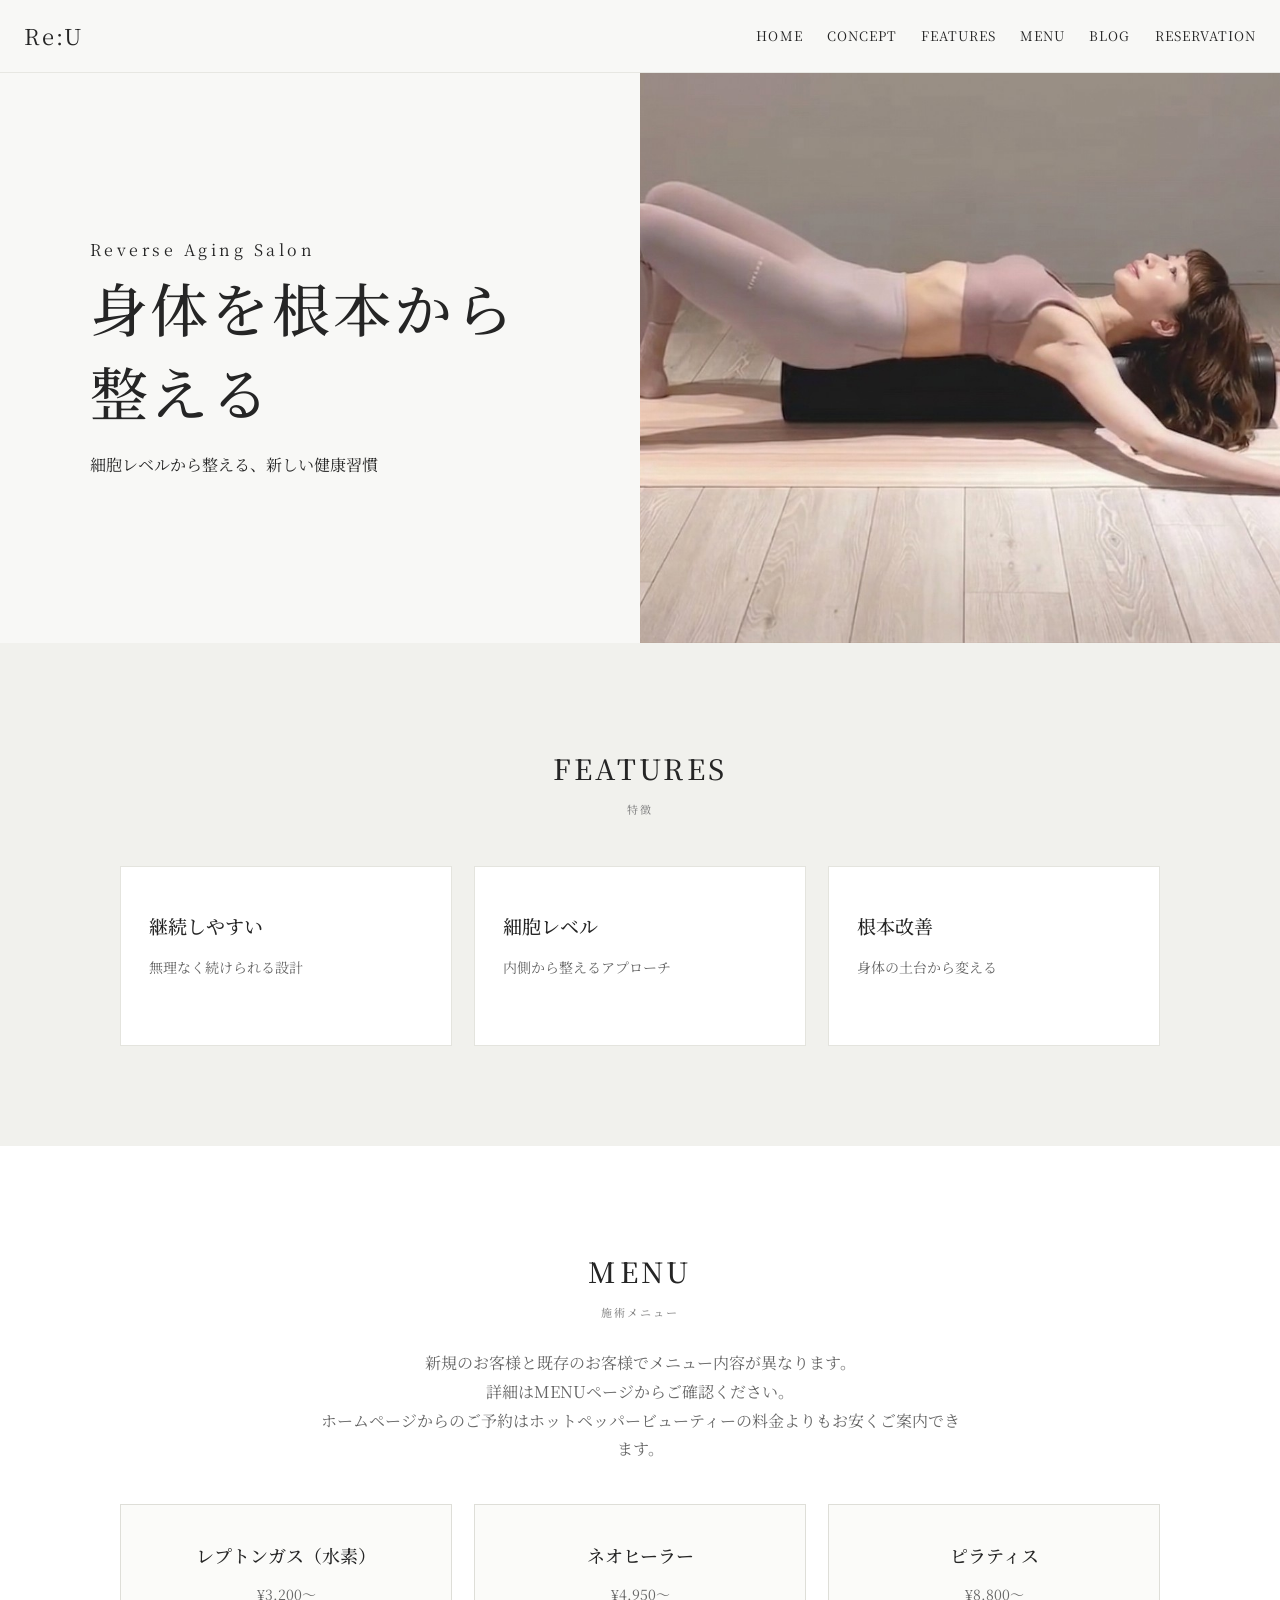
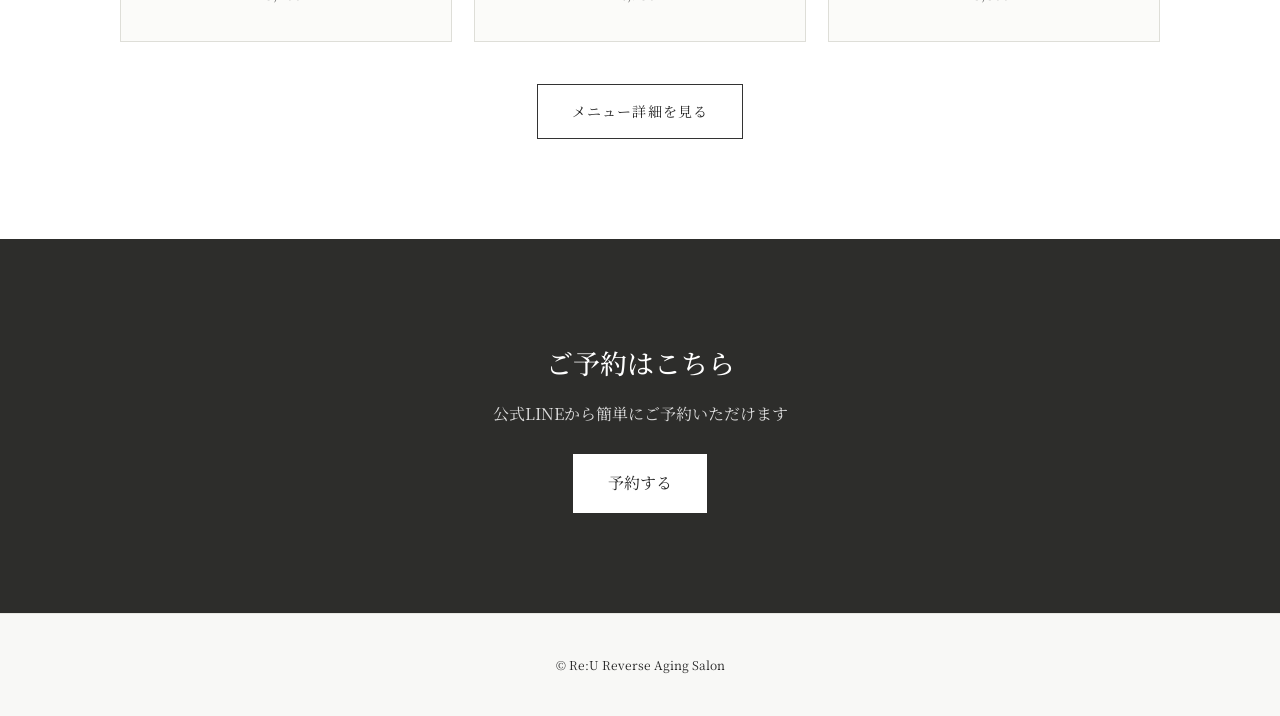
==== index.html @ 0e718ff7 "Add files via upload" ====
<!DOCTYPE html>
<html lang="ja">
<head>
  <meta charset="UTF-8">
  <meta name="viewport" content="width=device-width, initial-scale=1.0">
  <title>Re:U｜Reverse Aging Salon</title>
  <link rel="preconnect" href="https://fonts.googleapis.com">
  <link rel="preconnect" href="https://fonts.gstatic.com" crossorigin>
  <link href="https://fonts.googleapis.com/css2?family=Noto+Serif+JP:wght@400;500;600&display=swap" rel="stylesheet">
  <style>
    * { box-sizing: border-box; }
    html { scroll-behavior: smooth; }
    body {
      margin: 0;
      font-family: "Noto Serif JP", serif;
      background: #f8f8f6;
      color: #252525;
      line-height: 1.8;
    }
    a { color: inherit; }

    header {
      position: sticky;
      top: 0;
      z-index: 100;
      background: rgba(248,248,246,.94);
      backdrop-filter: blur(8px);
      border-bottom: 1px solid #e7e7e2;
    }
    
.header-inner {
  max-width: none;
  margin: 0;
  padding: 16px 24px;
  display: flex;
  align-items: center;
  justify-content: space-between;
  gap: 28px;
}

    .brand {
      text-decoration: none;
      font-size: 22px;
      letter-spacing: .08em;
      white-space: nowrap;
    }
    nav { display: flex; gap: 24px; flex-wrap: wrap; justify-content: flex-end; }
    nav a {
      text-decoration: none;
      font-size: 13px;
      letter-spacing: .08em;
      position: relative;
    }
    nav a::after {
      content: "";
      position: absolute;
      left: 0; bottom: -5px;
      width: 100%; height: 1px;
      background: #252525;
      transform: scaleX(0);
      transform-origin: left;
      transition: .25s;
    }
    nav a:hover::after { transform: scaleX(1); }

    
/* トップページ：左に文字、右に写真 */
.hero {
  display: grid;
  grid-template-columns: 1fr 1fr;
  min-height: 570px;
  padding: 0;
  background: #f8f8f6;
  text-align: left;
  align-items: stretch;
}

/* 左側の文字 */
.hero-inner {
  display: flex;
  flex-direction: column;
  justify-content: center;
  align-items: flex-start;
  padding: 60px 7vw;
  max-width: none;
  background: transparent;
  border: none;
}

/* 右側の写真 */
.hero-photo {
  position: relative;
  min-height: 450px;
  overflow: hidden;
}

.hero-photo img {
  display: block;
  width: 100%;
  height: 100%;
  object-fit: cover;
  object-position: center;
}

/* スマートフォン対応 */
@media (max-width: 800px) {
  .hero {
    grid-template-columns: 1fr;
  }

  .hero-inner {
    padding: 65px 25px;
  }

  .hero-photo {
    min-height: 300px;
    height: 350px;
  }
}

    .eyebrow {
      margin: 0 0 12px;
      font-size: 12px;
      letter-spacing: .22em;
    }
    .hero h1 {
      margin: 0 0 18px;
      font-size: clamp(34px, 5vw, 58px);
      font-weight: 500;
      letter-spacing: .05em;
      line-height: 1.45;
    }
    .hero p { margin: 0; font-size: 16px; }

    section { padding: 100px 24px; }
    .section-inner { max-width: 1040px; margin: 0 auto; }
    .section-title {
      margin: 0 0 46px;
      text-align: center;
      font-weight: 500;
      font-size: 28px;
      letter-spacing: .12em;
    }
    .section-title span {
      display: block;
      margin-top: 7px;
      font-size: 11px;
      letter-spacing: .18em;
      color: #888;
    }

    .concept { background: #fff; text-align: center; }
    .concept p { max-width: 700px; margin: 0 auto; }

    .features { background: #f1f1ed; }
    .feature-list {
      display: grid;
      grid-template-columns: repeat(3, 1fr);
      gap: 22px;
    }
    .feature-item {
      background: #fff;
      padding: 42px 28px;
      min-height: 180px;
      border: 1px solid #e4e4de;
    }
    .feature-item h3 { margin: 0 0 12px; font-size: 19px; font-weight: 500; }
    .feature-item p { margin: 0; font-size: 14px; color: #666; }

    .menu { background: #fff; }
    .menu-lead { text-align: center; margin: -20px auto 40px; max-width: 650px; color: #666; }
    .menu-list {
      display: grid;
      grid-template-columns: repeat(3, 1fr);
      gap: 22px;
      margin-bottom: 42px;
    }
    .menu-item {
      padding: 34px 24px;
      border: 1px solid #deded8;
      text-align: center;
      background: #fbfbf9;
    }
    .menu-item h3 { margin: 0 0 10px; font-size: 18px; font-weight: 500; }
    .menu-item p { margin: 0; font-size: 14px; color: #666; }
    .center { text-align: center; }
    .button {
      display: inline-block;
      padding: 14px 34px;
      border: 1px solid #333;
      text-decoration: none;
      letter-spacing: .08em;
      font-size: 14px;
      transition: .25s;
    }
    .button:hover { background: #333; color: #fff; }

    .cta { background: #2d2d2b; color: #fff; text-align: center; }
    .cta h2 { margin: 0 0 12px; font-size: 27px; font-weight: 500; }
    .cta p { margin: 0; color: #ddd; }
    .cta a {
      display: inline-block;
      margin-top: 26px;
      padding: 14px 34px;
      background: #fff;
      color: #252525;
      text-decoration: none;
      border: 1px solid #fff;
    }

    footer {
      padding: 28px 20px;
      text-align: center;
      font-size: 12px;
      background: #f8f8f6;
      border-top: 1px solid #e7e7e2;
    }

    .fade-up {
      opacity: 0;
      transform: translateY(28px);
      transition: opacity .9s ease, transform .9s ease;
    }
    .fade-up.show { opacity: 1; transform: translateY(0); }

    @media (max-width: 800px) {
      .header-inner { flex-direction: column; gap: 10px; padding: 13px 16px; }
      nav { gap: 15px; justify-content: center; }
      nav a { font-size: 11px; }
      .hero { min-height: auto; padding: 0; }
      section { padding: 76px 18px; }
      .feature-list, .menu-list { grid-template-columns: 1fr; }
      .feature-item, .menu-item { max-width: 520px; width: 100%; margin: 0 auto; }
    }
  </style>
</head>
<body>

<header>
  <div class="header-inner">
    <a class="brand" href="index.html">Re:U</a>
    <nav>
      <a href="#home">HOME</a>
      <a href="#concept">CONCEPT</a>
      <a href="#features">FEATURES</a>
      <a href="#menu">MENU</a>
      <a href="blog.html">BLOG</a>
      <a href="#reservation">RESERVATION</a>
    </nav>
  </div>
</header>

<main>
  
<section class="hero" id="home">

  <div class="hero-inner fade-up">
    <p class="eyebrow">Reverse Aging Salon</p>

    <h1>身体を根本から整える</h1>

    <p>細胞レベルから整える、新しい健康習慣</p>
  </div>

  <div class="hero-photo">
    <img src="S__178692114.jpg" alt="ピラティスのイメージ">
  </div>

</section>


  <section class="features fade-up" id="features">
    <div class="section-inner">
      <h2 class="section-title">FEATURES<span>特徴</span></h2>
      <div class="feature-list">
        <div class="feature-item fade-up">
          <h3>継続しやすい</h3>
          <p>無理なく続けられる設計</p>
        </div>
        <div class="feature-item fade-up">
          <h3>細胞レベル</h3>
          <p>内側から整えるアプローチ</p>
        </div>
        <div class="feature-item fade-up">
          <h3>根本改善</h3>
          <p>身体の土台から変える</p>
        </div>
      </div>
    </div>
  </section>

  <section class="menu fade-up" id="menu">
    <div class="section-inner">
      <h2 class="section-title">MENU<span>施術メニュー</span></h2>
      <p class="menu-lead">新規のお客様と既存のお客様でメニュー内容が異なります。<br>
      詳細はMENUページからご確認ください。<br>
      ホームページからのご予約はホットペッパービューティーの料金よりもお安くご案内できます。</p>
      <div class="menu-list">
        <div class="menu-item fade-up">
          <h3>レプトンガス（水素）</h3>
          <p>¥3,200〜</p>
        </div>
        <div class="menu-item fade-up">
          <h3>ネオヒーラー</h3>
          <p>¥4,950〜</p>
        </div>
        <div class="menu-item fade-up">
          <h3>ピラティス</h3>
          <p>¥8,800〜</p>
        </div>
      </div>
      <div class="center">
        <a class="button" href="menu.html">メニュー詳細を見る</a>
      </div>
    </div>
  </section>

  <section class="cta fade-up" id="reservation">
    <h2>ご予約はこちら</h2>
    <p>公式LINEから簡単にご予約いただけます</p>
    <a href="#">予約する</a>
  </section>
</main>

<footer>
  <p>© Re:U Reverse Aging Salon</p>
</footer>

<script>
  const fadeElements = document.querySelectorAll('.fade-up');
  const observer = new IntersectionObserver((entries) => {
    entries.forEach(entry => {
      if (entry.isIntersecting) entry.target.classList.add('show');
    });
  }, { threshold: 0.12 });
  fadeElements.forEach(element => observer.observe(element));
</script>
</body>
</html>
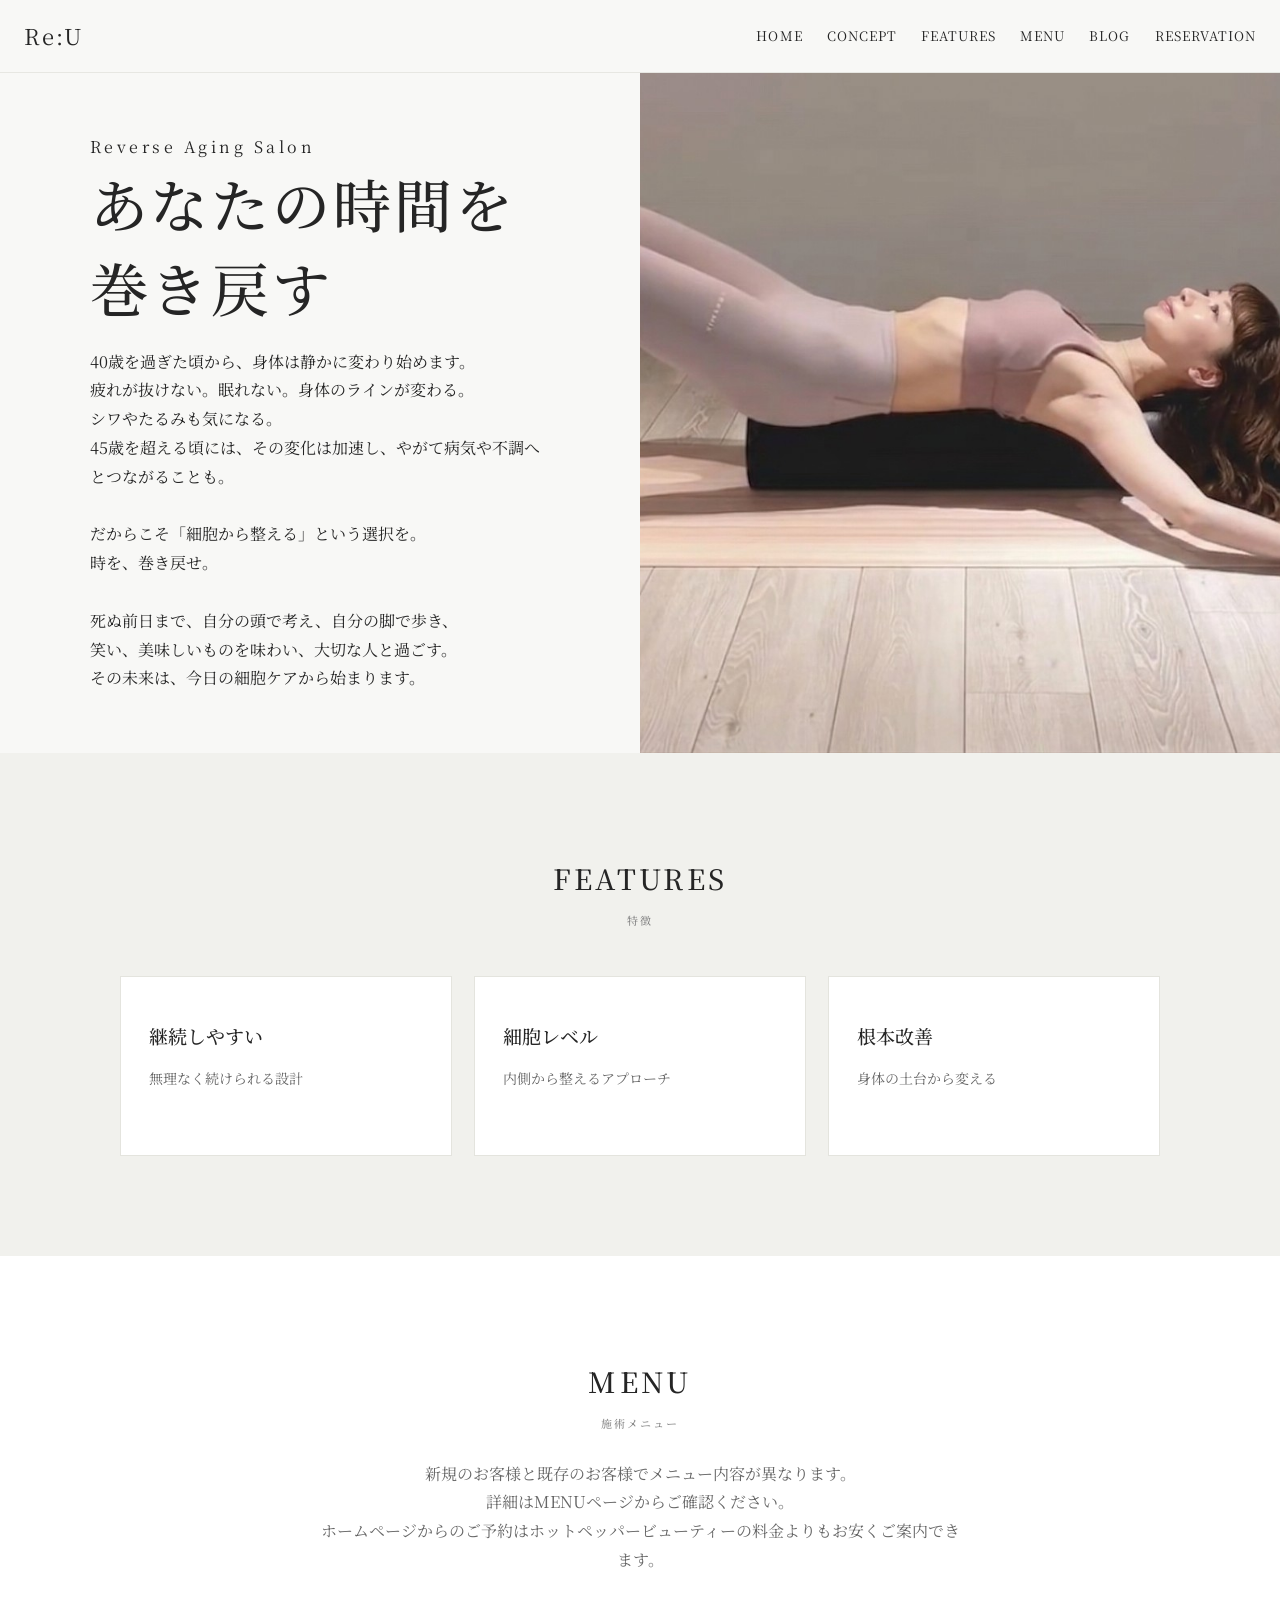
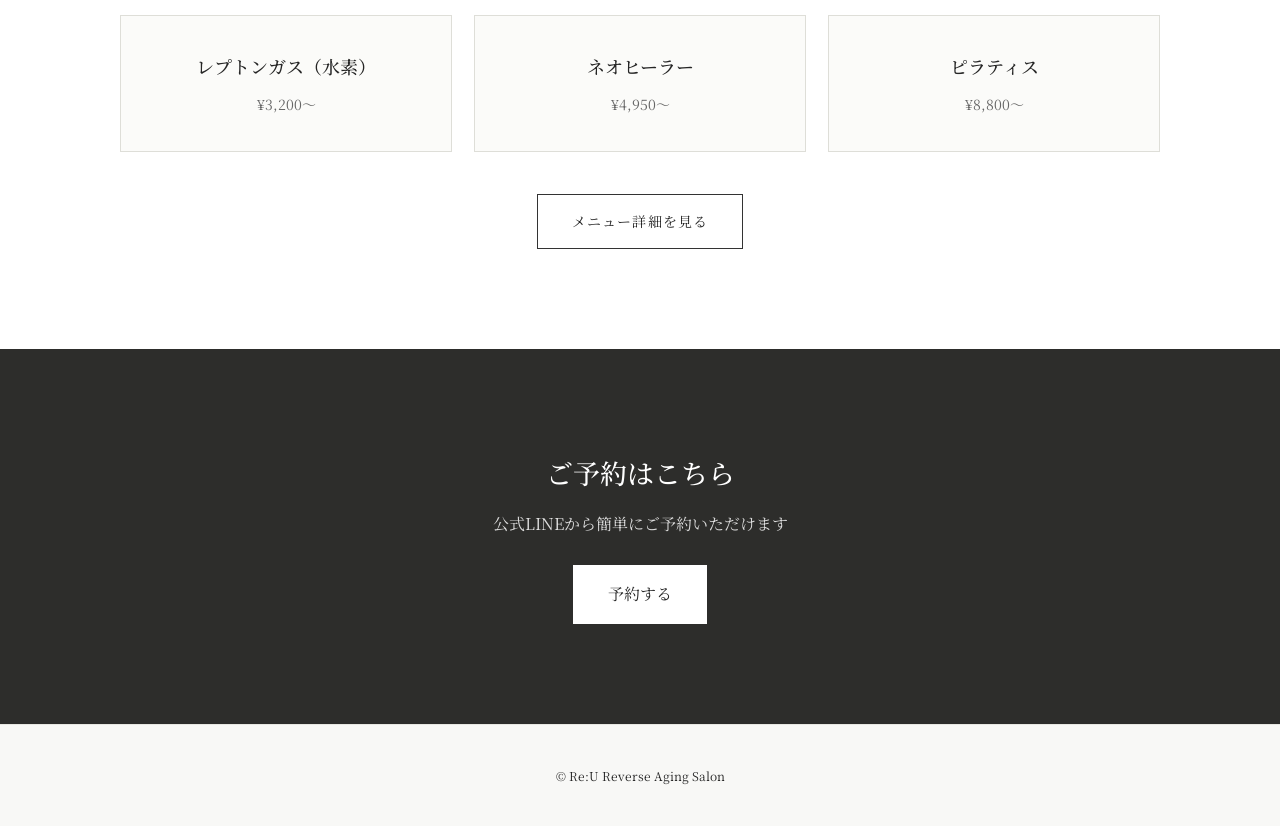
==== commit 931057f3: "Update index.html" ====
--- a/index.html
+++ b/index.html
@@ -257,9 +257,21 @@
   <div class="hero-inner fade-up">
     <p class="eyebrow">Reverse Aging Salon</p>
 
-    <h1>身体を根本から整える</h1>
-
-    <p>細胞レベルから整える、新しい健康習慣</p>
+    <h1>あなたの時間を巻き戻す</h1>
+
+    <p>
+  40歳を過ぎた頃から、身体は静かに変わり始めます。<br>
+  疲れが抜けない。眠れない。身体のラインが変わる。<br>
+  シワやたるみも気になる。<br>
+  45歳を超える頃には、その変化は加速し、やがて病気や不調へとつながることも。<br><br>
+
+  だからこそ「細胞から整える」という選択を。<br>
+  時を、巻き戻せ。<br><br>
+
+  死ぬ前日まで、自分の頭で考え、自分の脚で歩き、<br>
+  笑い、美味しいものを味わい、大切な人と過ごす。<br>
+  その未来は、今日の細胞ケアから始まります。
+</p>
   </div>
 
   <div class="hero-photo">
@@ -318,7 +330,7 @@
   <section class="cta fade-up" id="reservation">
     <h2>ご予約はこちら</h2>
     <p>公式LINEから簡単にご予約いただけます</p>
-    <a href="#">予約する</a>
+    <a href="https://airrsv.net/reu/calendar">予約する</a>
   </section>
 </main>
 
